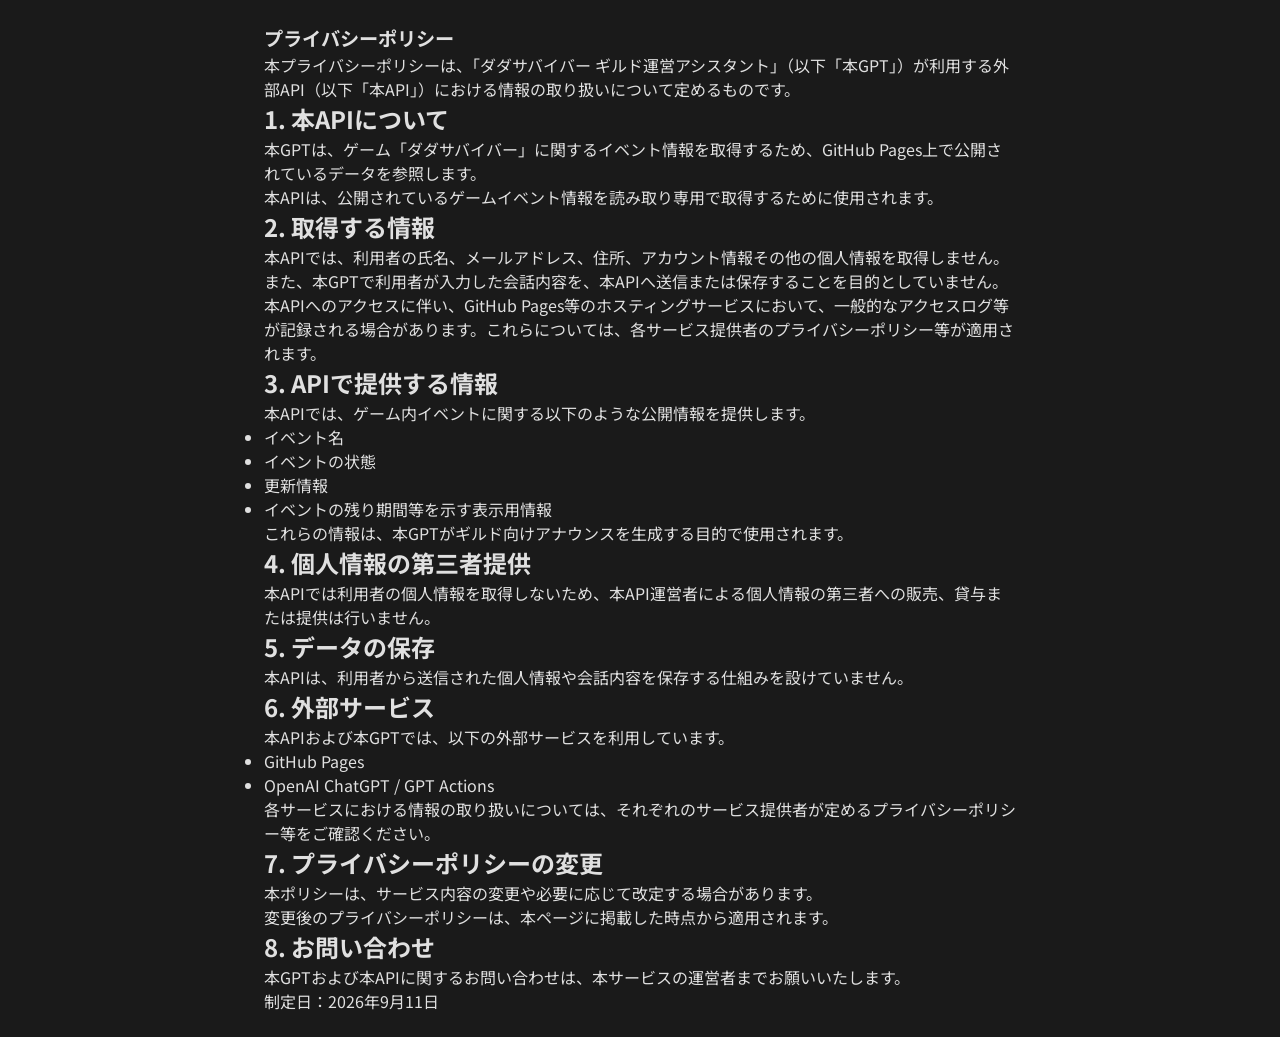
==== privacy-policy.html @ 409ce6ed "docs: add privacy policy" ====
<!DOCTYPE html>
<html lang="ja">

<head>
  <meta charset="UTF-8">
  <meta name="viewport" content="width=device-width, initial-scale=1.0">
  <title>プライバシーポリシー | ダダサバイバー ギルド運営アシスタント</title>
  <meta name="description" content="ダダサバイバー ギルド運営アシスタントが利用する外部APIにおける情報の取り扱いについて定めるプライバシーポリシーです。">
  <link rel="stylesheet" href="style.css">
  <link rel="preconnect" href="https://fonts.googleapis.com">
  <link rel="preconnect" href="https://fonts.gstatic.com" crossorigin>
  <link href="https://fonts.googleapis.com/css2?family=Noto+Sans+JP:wght@400;500;700&display=swap" rel="stylesheet">
</head>

<body>
  <div class="app-container">
    <main>
      <h1>プライバシーポリシー</h1>

      <p>本プライバシーポリシーは、「ダダサバイバー ギルド運営アシスタント」（以下「本GPT」）が利用する外部API（以下「本API」）における情報の取り扱いについて定めるものです。</p>

      <h2>1. 本APIについて</h2>

      <p>本GPTは、ゲーム「ダダサバイバー」に関するイベント情報を取得するため、GitHub Pages上で公開されているデータを参照します。</p>
      <p>本APIは、公開されているゲームイベント情報を読み取り専用で取得するために使用されます。</p>

      <h2>2. 取得する情報</h2>

      <p>本APIでは、利用者の氏名、メールアドレス、住所、アカウント情報その他の個人情報を取得しません。</p>
      <p>また、本GPTで利用者が入力した会話内容を、本APIへ送信または保存することを目的としていません。</p>
      <p>本APIへのアクセスに伴い、GitHub Pages等のホスティングサービスにおいて、一般的なアクセスログ等が記録される場合があります。これらについては、各サービス提供者のプライバシーポリシー等が適用されます。</p>

      <h2>3. APIで提供する情報</h2>

      <p>本APIでは、ゲーム内イベントに関する以下のような公開情報を提供します。</p>

      <ul>
        <li>イベント名</li>
        <li>イベントの状態</li>
        <li>更新情報</li>
        <li>イベントの残り期間等を示す表示用情報</li>
      </ul>

      <p>これらの情報は、本GPTがギルド向けアナウンスを生成する目的で使用されます。</p>

      <h2>4. 個人情報の第三者提供</h2>

      <p>本APIでは利用者の個人情報を取得しないため、本API運営者による個人情報の第三者への販売、貸与または提供は行いません。</p>

      <h2>5. データの保存</h2>

      <p>本APIは、利用者から送信された個人情報や会話内容を保存する仕組みを設けていません。</p>

      <h2>6. 外部サービス</h2>

      <p>本APIおよび本GPTでは、以下の外部サービスを利用しています。</p>

      <ul>
        <li>GitHub Pages</li>
        <li>OpenAI ChatGPT / GPT Actions</li>
      </ul>

      <p>各サービスにおける情報の取り扱いについては、それぞれのサービス提供者が定めるプライバシーポリシー等をご確認ください。</p>

      <h2>7. プライバシーポリシーの変更</h2>

      <p>本ポリシーは、サービス内容の変更や必要に応じて改定する場合があります。</p>
      <p>変更後のプライバシーポリシーは、本ページに掲載した時点から適用されます。</p>

      <h2>8. お問い合わせ</h2>

      <p>本GPTおよび本APIに関するお問い合わせは、本サービスの運営者までお願いいたします。</p>

      <p>制定日：2026年9月11日</p>
    </main>
  </div>
</body>

</html>
---- style.css ----
:root {
    --bg-color: #1a1a1a;
    --card-bg: #2d2d2d;
    --text-primary: #e0e0e0;
    --text-secondary: #aaaaaa;
    --accent-color: #4CAF50;
    --accent-hover: #45a049;
    --danger-color: #f44336;
    --warning-color: #ff9800;
    --border-color: #444;
    --modal-bg: rgba(0, 0, 0, 0.8);

    --font-main: 'Noto Sans JP', sans-serif;

    --spacing-sm: 8px;
    --spacing-md: 16px;
    --spacing-lg: 24px;
}

* {
    box-sizing: border-box;
    margin: 0;
    padding: 0;
}

body {
    font-family: var(--font-main);
    background-color: var(--bg-color);
    color: var(--text-primary);
    line-height: 1.5;
    -webkit-font-smoothing: antialiased;
}

.app-container {
    max-width: 800px;
    margin: 0 auto;
    padding: var(--spacing-md);
    min-height: 100vh;
    display: flex;
    flex-direction: column;
}

header {
    display: flex;
    justify-content: space-between;
    align-items: center;
    margin-bottom: var(--spacing-lg);
    border-bottom: 1px solid var(--border-color);
    padding-bottom: var(--spacing-sm);
}

h1 {
    font-size: 1.2rem;
    font-weight: 700;
}

.icon-button {
    background: none;
    border: none;
    font-size: 1.5rem;
    cursor: pointer;
    color: var(--text-primary);
}

.main-content {
    display: flex;
    flex-direction: column;
    gap: var(--spacing-lg);
}

/* Calendar Section */
.calendar-section {
    background-color: var(--card-bg);
    padding: var(--spacing-md);
    border-radius: 8px;
    box-shadow: 0 4px 6px rgba(0, 0, 0, 0.3);
}

.calendar-header {
    display: flex;
    justify-content: space-between;
    align-items: center;
    margin-bottom: var(--spacing-md);
}

.calendar-header button {
    min-width: 44px;
    min-height: 40px;
    padding: 8px 12px;
    border: 1px solid #555;
    border-radius: 6px;
    background-color: #333;
    color: var(--text-primary);
    font-size: 1rem;
    font-weight: 700;
    line-height: 1;
    cursor: pointer;
}

#prev-month,
#next-month {
    font-size: 1.35rem;
}

#today-btn {
    min-width: 64px;
}

/* Container for months */
.calendar-container {
    display: flex;
    flex-direction: column;
    /* Mobile default: stack or just show one via JS? Let's hide 2nd via CSS if needed, but flex column is fine for stack */
    gap: var(--spacing-lg);
}

.calendar-month-block {
    flex: 1;
}

.month-label {
    text-align: center;
    margin-bottom: 8px;
    font-weight: bold;
    color: var(--text-secondary);
}

/* Hide navigation month label since we show it per block now? 
   No, let's keep the main navigator but maybe update the logic.
   Actually, let's hide specific month labels inside blocks if the header covers it.
   But user wants 2 months. So header "2026/01 - 2026/02" or individual labels.
   Individual labels are better for 2 months. 
*/

.calendar-weekdays {
    display: grid;
    grid-template-columns: repeat(7, 1fr);
    text-align: center;
    font-size: 0.75rem;
    color: var(--text-secondary);
    margin-bottom: 4px;
}

.calendar-grid {
    display: grid;
    grid-template-columns: repeat(7, 1fr);
    gap: 1px;
}

.calendar-day {
    aspect-ratio: 1.2;
    /* Slightly shorter than square */
    display: flex;
    justify-content: center;
    align-items: center;
    font-size: 0.85rem;
    cursor: pointer;
    border-radius: 2px;
    transition: background-color 0.1s;
}

.calendar-day:hover {
    background-color: #3d3d3d;
}

.calendar-day.other-month {
    color: #444;
    background-color: rgba(0, 0, 0, 0.2);
}

.calendar-day.today {
    border: 1px solid var(--accent-color);
    font-weight: bold;
}

.calendar-day.selected {
    background-color: var(--accent-color);
    color: white;
}

/* Desktop View for Calendar */
@media (min-width: 768px) {
    .calendar-container {
        flex-direction: row;
        /* Side by side */
        gap: var(--spacing-lg);
    }

    .calendar-day {
        font-size: 0.8rem;
        /* Smaller font on PC */
        aspect-ratio: 1.4;
        /* More compact vertically */
    }
}

/* Info Section */
.info-section h3 {
    margin-bottom: var(--spacing-md);
    border-left: 4px solid var(--accent-color);
    padding-left: var(--spacing-sm);
    font-size: 1.1rem;
}

/* Event List - Table-like Layout */
.event-list {
    display: flex;
    flex-direction: column;
    gap: 1px;
    /* Separator line effect */
    background-color: var(--border-color);
    /* Lines color */
    border: 1px solid var(--border-color);
    border-radius: 6px;
    overflow: visible;
}

.event-row:first-child {
    border-radius: 6px 6px 0 0;
}

.event-row:last-child {
    border-radius: 0 0 6px 6px;
}

.event-row {
    display: flex;
    background-color: var(--card-bg);
    padding: 8px 12px;
    align-items: center;
}

.event-row:hover {
    background-color: #333;
}

/* Left Status Indicator (Border) */
.event-row.status-active {
    border-left: 3px solid var(--accent-color);
}

.event-row.status-exchange-only {
    border-left: 3px solid var(--warning-color);
}

.event-row.status-preparation {
    border-left: 3px solid #666;
}

.event-row.status-finished {
    border-left: 3px solid #888;
    background-color: #252525;
    /* Slightly darker/grayer bg */
    color: #999;
}

/* 2 Columns */
.event-col-name {
    flex: 1;
    /* Variable width */
    font-weight: 500;
    font-size: 0.95rem;
    display: flex;
    align-items: center;
    gap: 6px;
    min-width: 0;
    /* Important for flex child truncation/sizing */
}

.event-name-text {
    display: inline-block;
    white-space: nowrap;
}

.event-col-info {
    flex: 1;
    /* Variable width */
    text-align: right;
    font-size: 0.85rem;
    color: #ccc;
    display: flex;
    flex-direction: column;
    justify-content: center;
    align-items: flex-end;
    white-space: nowrap;
    flex-shrink: 0;
}

.info-primary {
    color: var(--text-primary);
}

.big-num {
    font-size: 1.15em;
    /* +2pt approx (relative) */
    font-weight: bold;
    font-family: monospace, sans-serif;
    vertical-align: -1px;
}

.info-secondary {
    font-size: 0.75rem;
    color: #888;
}

.mini-badge {
    font-size: 0.7rem;
    padding: 2px 6px;
    border-radius: 4px;
    line-height: 1.2;
    white-space: nowrap;
    /* Prevent vertical stacking */
    display: inline-block;
    /* Ensure horizontal flow */
    flex-shrink: 0;
    /* Prevent shrinking */
}

.update-badge {
    background-color: var(--accent-color);
    color: #fff;
    font-weight: bold;
}

.exchange-badge {
    background-color: var(--warning-color);
    color: #111;
}

.ending-badge {
    background-color: #ff5722; /* Deep Orange */
    color: #fff;
    font-weight: bold;
}

.text-last-day {
    color: #ff5252; /* Red accent for text */
    font-weight: bold;
}

/* Modal */
.modal {
    position: fixed;
    top: 0;
    left: 0;
    width: 100%;
    height: 100%;
    background-color: var(--modal-bg);
    display: flex;
    justify-content: center;
    align-items: center;
    z-index: 1000;
}

.modal.hidden {
    display: none;
}

.modal-content {
    background-color: var(--bg-color);
    width: 90%;
    max-width: 600px;
    max-height: 90vh;
    border-radius: 8px;
    display: flex;
    flex-direction: column;
    overflow: hidden;
    border: 1px solid var(--border-color);
}

.modal-header {
    padding: var(--spacing-md);
    border-bottom: 1px solid var(--border-color);
    display: flex;
    justify-content: space-between;
    align-items: center;
}

.modal-body {
    padding: var(--spacing-md);
    overflow-y: auto;
}

.close-button {
    background: none;
    border: none;
    font-size: 1.5rem;
    color: var(--text-primary);
    cursor: pointer;
}

.form-group {
    margin-bottom: var(--spacing-lg);
}

.form-group label {
    display: block;
    margin-bottom: var(--spacing-sm);
    font-weight: bold;
}

.form-group select,
.form-group textarea {
    width: 100%;
    padding: 8px;
    background-color: var(--card-bg);
    border: 1px solid #555;
    color: var(--text-primary);
    border-radius: 4px;
}

.note {
    font-size: 0.85rem;
    color: var(--text-secondary);
}

.note-small {
    font-size: 0.75rem;
    color: #888;
    margin-top: 4px;
}

.form-actions {
    display: flex;
    justify-content: space-between;
    gap: var(--spacing-md);
}

.primary-button {
    background-color: var(--accent-color);
    color: white;
    border: none;
    padding: 8px 16px;
    border-radius: 4px;
    cursor: pointer;
    flex: 1;
}

.danger-button {
    background-color: transparent;
    color: var(--danger-color);
    border: 1px solid var(--danger-color);
    padding: 8px 16px;
    border-radius: 4px;
    cursor: pointer;
}

/* Utilities */
.hidden {
    display: none !important;
}

@media (min-width: 768px) {
    .app-container {
        padding: var(--spacing-lg);
    }
}

@media (max-width: 767px) {
    .mobile-hidden {
        display: none !important;
    }
}

.event-info {
    position: relative;
    display: inline-flex;
    flex-shrink: 0;
}

.event-info-button {
    appearance: none;
    border: 0;
    padding: 0;
    background: transparent;
    color: var(--text-secondary);
    font: inherit;
    line-height: 1;
    cursor: help;
}

.event-info-button:focus-visible {
    outline: 2px solid var(--accent-color);
    outline-offset: 2px;
    border-radius: 50%;
}

.event-tooltip {
    position: absolute;
    z-index: 20;
    top: calc(100% + 8px);
    left: 50%;
    width: min(360px, calc(100vw - 48px));
    padding: 10px 12px;
    border: 1px solid var(--border-color);
    border-radius: 6px;
    background: #111;
    color: var(--text-primary);
    box-shadow: 0 6px 18px rgba(0, 0, 0, 0.45);
    font-size: 0.78rem;
    font-weight: 400;
    line-height: 1.55;
    white-space: normal;
    visibility: hidden;
    opacity: 0;
    transform: translate(-35%, -4px);
    transition: opacity 0.15s ease, transform 0.15s ease;
    pointer-events: none;
}

.event-tooltip::before {
    content: '';
    position: absolute;
    top: -5px;
    left: 35%;
    width: 8px;
    height: 8px;
    border-top: 1px solid var(--border-color);
    border-left: 1px solid var(--border-color);
    background: #111;
    transform: rotate(45deg);
}

.event-info.is-open .event-tooltip,
.event-info.is-hovered .event-tooltip {
    visibility: visible;
    opacity: 1;
    transform: translate(-35%, 0);
}
.copy-section {
  margin-top: 2rem;
  background: white;
  padding: 1rem;
  border-radius: 12px;
  box-shadow: 0 4px 6px rgba(0,0,0,0.05);
}

.copy-header {
  display: flex;
  justify-content: space-between;
  align-items: center;
  margin-bottom: 0.5rem;
}

.copy-header h3 {
  margin: 0;
  font-size: 1.1rem;
  color: #333;
}

#copy-textarea {
  width: 100%;
  box-sizing: border-box;
  font-family: inherit;
  font-size: 0.9rem;
  border: 1px solid #ddd;
  border-radius: 6px;
  padding: 0.5rem;
  resize: vertical;
  background: #f9f9f9;
  line-height: 1.4;
  white-space: pre-wrap;
}
/* Footer Styles */
footer {
    margin-top: 2rem;
    text-align: center;
    padding: 1rem 0;
    border-top: 1px solid var(--border-color);
}

.last-updated {
    font-size: 0.8rem;
    color: var(--text-secondary);
    margin: 0;
}
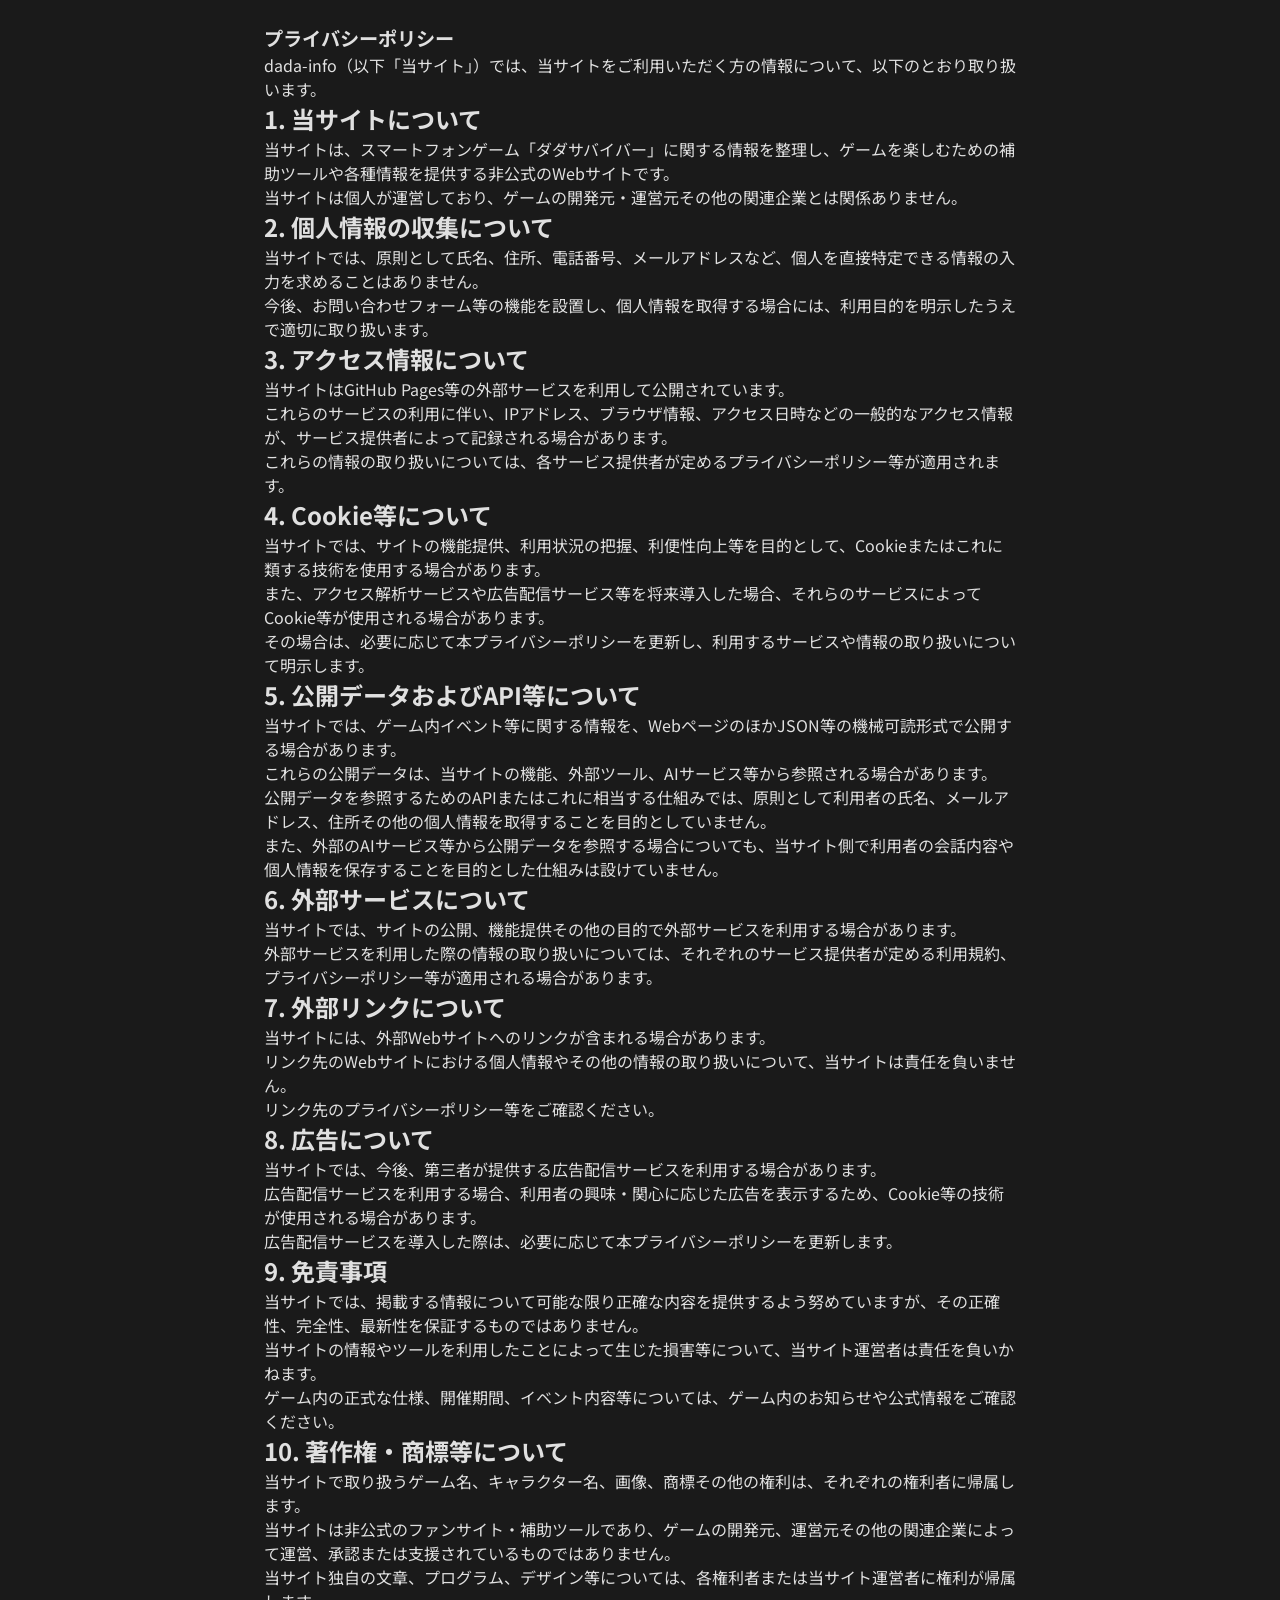
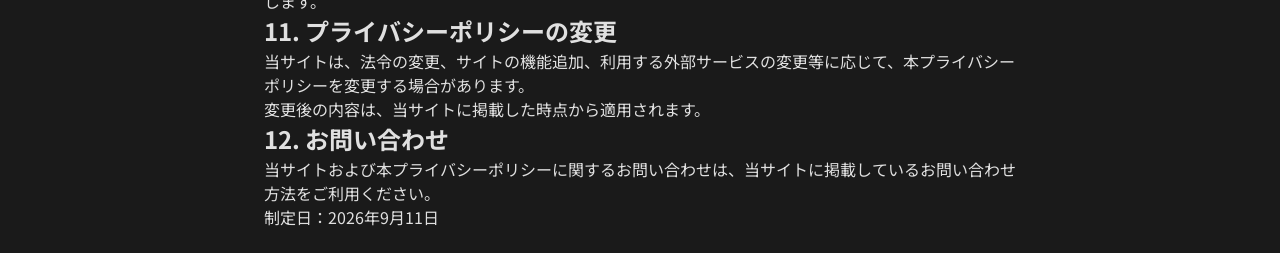
==== commit c68e57f3: "docs: revise privacy policy" ====
--- a/privacy-policy.html
+++ b/privacy-policy.html
@@ -4,8 +4,8 @@
 <head>
   <meta charset="UTF-8">
   <meta name="viewport" content="width=device-width, initial-scale=1.0">
-  <title>プライバシーポリシー | ダダサバイバー ギルド運営アシスタント</title>
-  <meta name="description" content="ダダサバイバー ギルド運営アシスタントが利用する外部APIにおける情報の取り扱いについて定めるプライバシーポリシーです。">
+  <title>プライバシーポリシー | dada-info</title>
+  <meta name="description" content="dada-infoにおける利用者情報の取り扱いについて定めるプライバシーポリシーです。">
   <link rel="stylesheet" href="style.css">
   <link rel="preconnect" href="https://fonts.googleapis.com">
   <link rel="preconnect" href="https://fonts.gstatic.com" crossorigin>
@@ -17,59 +17,74 @@
     <main>
       <h1>プライバシーポリシー</h1>
 
-      <p>本プライバシーポリシーは、「ダダサバイバー ギルド運営アシスタント」（以下「本GPT」）が利用する外部API（以下「本API」）における情報の取り扱いについて定めるものです。</p>
+      <p>dada-info（以下「当サイト」）では、当サイトをご利用いただく方の情報について、以下のとおり取り扱います。</p>
 
-      <h2>1. 本APIについて</h2>
+      <h2>1. 当サイトについて</h2>
 
-      <p>本GPTは、ゲーム「ダダサバイバー」に関するイベント情報を取得するため、GitHub Pages上で公開されているデータを参照します。</p>
-      <p>本APIは、公開されているゲームイベント情報を読み取り専用で取得するために使用されます。</p>
+      <p>当サイトは、スマートフォンゲーム「ダダサバイバー」に関する情報を整理し、ゲームを楽しむための補助ツールや各種情報を提供する非公式のWebサイトです。</p>
+      <p>当サイトは個人が運営しており、ゲームの開発元・運営元その他の関連企業とは関係ありません。</p>
 
-      <h2>2. 取得する情報</h2>
+      <h2>2. 個人情報の収集について</h2>
 
-      <p>本APIでは、利用者の氏名、メールアドレス、住所、アカウント情報その他の個人情報を取得しません。</p>
-      <p>また、本GPTで利用者が入力した会話内容を、本APIへ送信または保存することを目的としていません。</p>
-      <p>本APIへのアクセスに伴い、GitHub Pages等のホスティングサービスにおいて、一般的なアクセスログ等が記録される場合があります。これらについては、各サービス提供者のプライバシーポリシー等が適用されます。</p>
+      <p>当サイトでは、原則として氏名、住所、電話番号、メールアドレスなど、個人を直接特定できる情報の入力を求めることはありません。</p>
+      <p>今後、お問い合わせフォーム等の機能を設置し、個人情報を取得する場合には、利用目的を明示したうえで適切に取り扱います。</p>
 
-      <h2>3. APIで提供する情報</h2>
+      <h2>3. アクセス情報について</h2>
 
-      <p>本APIでは、ゲーム内イベントに関する以下のような公開情報を提供します。</p>
+      <p>当サイトはGitHub Pages等の外部サービスを利用して公開されています。</p>
+      <p>これらのサービスの利用に伴い、IPアドレス、ブラウザ情報、アクセス日時などの一般的なアクセス情報が、サービス提供者によって記録される場合があります。</p>
+      <p>これらの情報の取り扱いについては、各サービス提供者が定めるプライバシーポリシー等が適用されます。</p>
 
-      <ul>
-        <li>イベント名</li>
-        <li>イベントの状態</li>
-        <li>更新情報</li>
-        <li>イベントの残り期間等を示す表示用情報</li>
-      </ul>
+      <h2>4. Cookie等について</h2>
 
-      <p>これらの情報は、本GPTがギルド向けアナウンスを生成する目的で使用されます。</p>
+      <p>当サイトでは、サイトの機能提供、利用状況の把握、利便性向上等を目的として、Cookieまたはこれに類する技術を使用する場合があります。</p>
+      <p>また、アクセス解析サービスや広告配信サービス等を将来導入した場合、それらのサービスによってCookie等が使用される場合があります。</p>
+      <p>その場合は、必要に応じて本プライバシーポリシーを更新し、利用するサービスや情報の取り扱いについて明示します。</p>
 
-      <h2>4. 個人情報の第三者提供</h2>
+      <h2>5. 公開データおよびAPI等について</h2>
 
-      <p>本APIでは利用者の個人情報を取得しないため、本API運営者による個人情報の第三者への販売、貸与または提供は行いません。</p>
+      <p>当サイトでは、ゲーム内イベント等に関する情報を、WebページのほかJSON等の機械可読形式で公開する場合があります。</p>
+      <p>これらの公開データは、当サイトの機能、外部ツール、AIサービス等から参照される場合があります。</p>
+      <p>公開データを参照するためのAPIまたはこれに相当する仕組みでは、原則として利用者の氏名、メールアドレス、住所その他の個人情報を取得することを目的としていません。</p>
+      <p>また、外部のAIサービス等から公開データを参照する場合についても、当サイト側で利用者の会話内容や個人情報を保存することを目的とした仕組みは設けていません。</p>
 
-      <h2>5. データの保存</h2>
+      <h2>6. 外部サービスについて</h2>
 
-      <p>本APIは、利用者から送信された個人情報や会話内容を保存する仕組みを設けていません。</p>
+      <p>当サイトでは、サイトの公開、機能提供その他の目的で外部サービスを利用する場合があります。</p>
+      <p>外部サービスを利用した際の情報の取り扱いについては、それぞれのサービス提供者が定める利用規約、プライバシーポリシー等が適用される場合があります。</p>
 
-      <h2>6. 外部サービス</h2>
+      <h2>7. 外部リンクについて</h2>
 
-      <p>本APIおよび本GPTでは、以下の外部サービスを利用しています。</p>
+      <p>当サイトには、外部Webサイトへのリンクが含まれる場合があります。</p>
+      <p>リンク先のWebサイトにおける個人情報やその他の情報の取り扱いについて、当サイトは責任を負いません。</p>
+      <p>リンク先のプライバシーポリシー等をご確認ください。</p>
 
-      <ul>
-        <li>GitHub Pages</li>
-        <li>OpenAI ChatGPT / GPT Actions</li>
-      </ul>
+      <h2>8. 広告について</h2>
 
-      <p>各サービスにおける情報の取り扱いについては、それぞれのサービス提供者が定めるプライバシーポリシー等をご確認ください。</p>
+      <p>当サイトでは、今後、第三者が提供する広告配信サービスを利用する場合があります。</p>
+      <p>広告配信サービスを利用する場合、利用者の興味・関心に応じた広告を表示するため、Cookie等の技術が使用される場合があります。</p>
+      <p>広告配信サービスを導入した際は、必要に応じて本プライバシーポリシーを更新します。</p>
 
-      <h2>7. プライバシーポリシーの変更</h2>
+      <h2>9. 免責事項</h2>
 
-      <p>本ポリシーは、サービス内容の変更や必要に応じて改定する場合があります。</p>
-      <p>変更後のプライバシーポリシーは、本ページに掲載した時点から適用されます。</p>
+      <p>当サイトでは、掲載する情報について可能な限り正確な内容を提供するよう努めていますが、その正確性、完全性、最新性を保証するものではありません。</p>
+      <p>当サイトの情報やツールを利用したことによって生じた損害等について、当サイト運営者は責任を負いかねます。</p>
+      <p>ゲーム内の正式な仕様、開催期間、イベント内容等については、ゲーム内のお知らせや公式情報をご確認ください。</p>
 
-      <h2>8. お問い合わせ</h2>
+      <h2>10. 著作権・商標等について</h2>
 
-      <p>本GPTおよび本APIに関するお問い合わせは、本サービスの運営者までお願いいたします。</p>
+      <p>当サイトで取り扱うゲーム名、キャラクター名、画像、商標その他の権利は、それぞれの権利者に帰属します。</p>
+      <p>当サイトは非公式のファンサイト・補助ツールであり、ゲームの開発元、運営元その他の関連企業によって運営、承認または支援されているものではありません。</p>
+      <p>当サイト独自の文章、プログラム、デザイン等については、各権利者または当サイト運営者に権利が帰属します。</p>
+
+      <h2>11. プライバシーポリシーの変更</h2>
+
+      <p>当サイトは、法令の変更、サイトの機能追加、利用する外部サービスの変更等に応じて、本プライバシーポリシーを変更する場合があります。</p>
+      <p>変更後の内容は、当サイトに掲載した時点から適用されます。</p>
+
+      <h2>12. お問い合わせ</h2>
+
+      <p>当サイトおよび本プライバシーポリシーに関するお問い合わせは、当サイトに掲載しているお問い合わせ方法をご利用ください。</p>
 
       <p>制定日：2026年9月11日</p>
     </main>
--- a/style.css
+++ b/style.css
@@ -569,6 +569,20 @@
     border-top: 1px solid var(--border-color);
 }
 
+.privacy-link {
+    margin: 0 0 0.5rem;
+    font-size: 0.85rem;
+}
+
+.privacy-link a {
+    color: var(--text-secondary);
+}
+
+.privacy-link a:hover,
+.privacy-link a:focus-visible {
+    color: var(--text-primary);
+}
+
 .last-updated {
     font-size: 0.8rem;
     color: var(--text-secondary);
